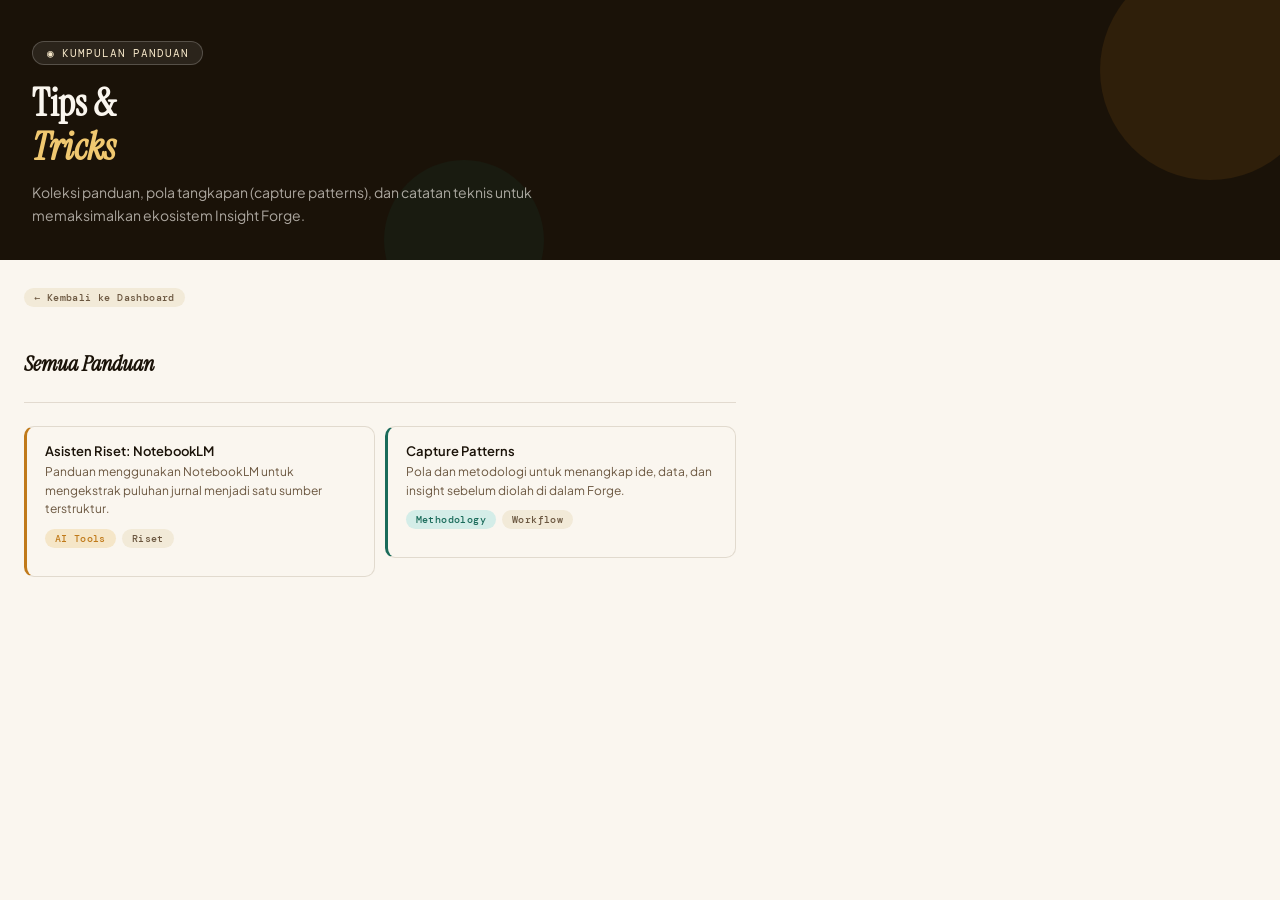
==== tips-and-tricks/index.html @ 9b1c9084 "Feat: Menambahkan index katalog untuk folder tips and tricks" ====
<!DOCTYPE html>
<html lang="id">
<head>
  <meta charset="UTF-8">
  <meta name="viewport" content="width=device-width, initial-scale=1.0">
  <title>Tips & Tricks - Insight Forge</title>
  
  <link href="https://fonts.googleapis.com/css2?family=Instrument+Serif:ital@0;1&family=DM+Mono:wght@400;500&family=Plus+Jakarta+Sans:wght@400;500;600&display=swap" rel="stylesheet">
  <link rel="stylesheet" href="../assets/style.css">
</head>
<body>

  <div class="hero">
    <div class="hero-badge">◉ Kumpulan Panduan</div>
    <h1>Tips & <br><em>Tricks</em></h1>
    <p class="hero-desc">Koleksi panduan, pola tangkapan (capture patterns), dan catatan teknis untuk memaksimalkan ekosistem Insight Forge.</p>
  </div>

  <div class="content-area">
    <a href="../index.html" class="tag gray" style="text-decoration: none; display: inline-block; margin-bottom: 1.5rem;">← Kembali ke Dashboard</a>
    
    <h2 class="section-title">Semua Panduan</h2>
    <div class="divider"></div>

    <div class="feature-grid">
      
      <a href="forge-notes.html" style="text-decoration: none;">
        <div class="feature-card amber">
          <h3>Asisten Riset: NotebookLM</h3>
          <p>Panduan menggunakan NotebookLM untuk mengekstrak puluhan jurnal menjadi satu sumber terstruktur.</p>
          <div class="tag-row" style="margin-top: 10px;">
            <span class="tag amber">AI Tools</span>
            <span class="tag gray">Riset</span>
          </div>
        </div>
      </a>

      <a href="capture-patterns.html" style="text-decoration: none;">
        <div class="feature-card teal">
          <h3>Capture Patterns</h3>
          <p>Pola dan metodologi untuk menangkap ide, data, dan insight sebelum diolah di dalam Forge.</p>
          <div class="tag-row" style="margin-top: 10px;">
            <span class="tag teal">Methodology</span>
            <span class="tag gray">Workflow</span>
          </div>
        </div>
      </a>

    </div>
  </div>

  <script src="../assets/forge.js"></script>
</body>
</html>
---- assets/style.css ----
@import url('https://fonts.googleapis.com/css2?family=Instrument+Serif:ital@0;1&family=DM+Mono:wght@400;500&family=Plus+Jakarta+Sans:wght@400;500;600&display=swap');

* { box-sizing: border-box; margin: 0; padding: 0; }

:root {
  --ink: #1a1208;
  --ink2: #3d2e1a;
  --ink3: #6b5740;
  --cream: #faf6ef;
  --cream2: #f2ead8;
  --cream3: #e8ddc8;
  --amber: #c07a1a;
  --amber-light: #f5e6c8;
  --teal: #1a6b5a;
  --teal-light: #d4ede8;
  --coral: #b84a2a;
  --coral-light: #f5ddd8;
  --purple: #5a3ab8;
  --purple-light: #e8e0f5;
  --green: #2d6b1a;
  --green-light: #ddf0d4;
  --border: rgba(90,60,20,0.15);
  --border2: rgba(90,60,20,0.28);
}

body {
  background: var(--cream);
  font-family: 'Plus Jakarta Sans', sans-serif;
  color: var(--ink);
  padding: 0;
  min-height: 100vh;
}

.hero {
  background: var(--ink);
  color: var(--cream);
  padding: 2.5rem 2rem 2rem;
  position: relative;
  overflow: hidden;
}

.hero::before {
  content: '';
  position: absolute;
  top: -40px; right: -40px;
  width: 220px; height: 220px;
  border-radius: 50%;
  background: var(--amber);
  opacity: 0.12;
}

.hero::after {
  content: '';
  position: absolute;
  bottom: -60px; left: 30%;
  width: 160px; height: 160px;
  border-radius: 50%;
  background: var(--teal);
  opacity: 0.10;
}

.hero-badge {
  display: inline-flex;
  align-items: center;
  gap: 6px;
  background: rgba(255,255,255,0.08);
  border: 0.5px solid rgba(255,255,255,0.2);
  border-radius: 100px;
  padding: 4px 14px;
  font-size: 11px;
  font-family: 'DM Mono', monospace;
  letter-spacing: 0.08em;
  color: var(--amber-light);
  margin-bottom: 1rem;
  text-transform: uppercase;
}

.hero h1 {
  font-family: 'Instrument Serif', serif;
  font-size: 2.4rem;
  line-height: 1.15;
  color: var(--cream);
  margin-bottom: 0.75rem;
  position: relative;
  z-index: 1;
}

.hero h1 em {
  font-style: italic;
  color: #f0c870;
}

.hero-desc {
  font-size: 14px;
  color: rgba(250,246,239,0.65);
  line-height: 1.65;
  max-width: 520px;
  position: relative;
  z-index: 1;
}

.nav-tabs {
  display: flex;
  gap: 0;
  background: var(--cream2);
  border-bottom: 1px solid var(--border);
  padding: 0 1.5rem;
  overflow-x: auto;
  scrollbar-width: none;
}

.nav-tabs::-webkit-scrollbar { display: none; }

.tab-btn {
  font-family: 'Plus Jakarta Sans', sans-serif;
  font-size: 12.5px;
  font-weight: 500;
  color: var(--ink3);
  background: none;
  border: none;
  border-bottom: 2.5px solid transparent;
  padding: 0.85rem 1.1rem;
  cursor: pointer;
  white-space: nowrap;
  transition: all 0.18s;
  letter-spacing: 0.01em;
}

.tab-btn:hover { color: var(--ink); }

.tab-btn.active {
  color: var(--ink);
  border-bottom-color: var(--amber);
  font-weight: 600;
}

.tab-dot {
  display: inline-block;
  width: 6px; height: 6px;
  border-radius: 50%;
  margin-right: 6px;
  vertical-align: middle;
  position: relative;
  top: -1px;
}

.content-area {
  padding: 1.5rem 1.5rem 3rem;
  max-width: 760px;
}

.tab-panel { display: none; }
.tab-panel.active { display: block; }

.section-label {
  font-family: 'DM Mono', monospace;
  font-size: 10px;
  text-transform: uppercase;
  letter-spacing: 0.12em;
  color: var(--ink3);
  margin-bottom: 1rem;
  display: flex;
  align-items: center;
  gap: 8px;
}

.section-label::after {
  content: '';
  flex: 1;
  height: 0.5px;
  background: var(--border);
}

.intro-text {
  font-family: 'Instrument Serif', serif;
  font-size: 1.2rem;
  line-height: 1.6;
  color: var(--ink2);
  margin-bottom: 1.5rem;
  font-style: italic;
}

.feature-grid {
  display: grid;
  grid-template-columns: 1fr 1fr;
  gap: 10px;
  margin-bottom: 1.5rem;
}

.feature-card {
  background: var(--cream);
  border: 0.5px solid var(--border);
  border-radius: 10px;
  padding: 1rem 1.1rem;
  border-left: 3px solid;
}

.feature-card.amber { border-left-color: var(--amber); }
.feature-card.teal { border-left-color: var(--teal); }
.feature-card.coral { border-left-color: var(--coral); }
.feature-card.purple { border-left-color: var(--purple); }
.feature-card.green { border-left-color: var(--green); }

.feature-card h3 {
  font-size: 13px;
  font-weight: 600;
  color: var(--ink);
  margin-bottom: 4px;
}

.feature-card p {
  font-size: 12px;
  color: var(--ink3);
  line-height: 1.55;
}

.step-list { list-style: none; margin-bottom: 1.5rem; }

.step-item {
  display: flex;
  gap: 12px;
  padding: 0.9rem 0;
  border-bottom: 0.5px solid var(--border);
}

.step-item:last-child { border-bottom: none; }

.step-num {
  font-family: 'DM Mono', monospace;
  font-size: 11px;
  font-weight: 500;
  color: var(--cream);
  background: var(--ink);
  width: 22px; height: 22px;
  border-radius: 50%;
  display: flex;
  align-items: center;
  justify-content: center;
  flex-shrink: 0;
  margin-top: 1px;
}

.step-content h4 {
  font-size: 13.5px;
  font-weight: 600;
  color: var(--ink);
  margin-bottom: 3px;
}

.step-content p {
  font-size: 12px;
  color: var(--ink3);
  line-height: 1.55;
}

.prompt-block {
  background: var(--ink);
  border-radius: 10px;
  padding: 1.1rem 1.25rem;
  margin: 0.75rem 0 1.25rem;
  position: relative;
  overflow: hidden;
}

.prompt-block::before {
  content: 'PROMPT SIAP PAKAI';
  font-family: 'DM Mono', monospace;
  font-size: 9px;
  letter-spacing: 0.12em;
  color: rgba(240,200,112,0.7);
  display: block;
  margin-bottom: 8px;
}

.prompt-block p {
  font-family: 'DM Mono', monospace;
  font-size: 11.5px;
  color: #e8dfc8;
  line-height: 1.7;
  white-space: pre-wrap;
}

.prompt-block .highlight { color: #f0c870; }
.prompt-block .placeholder { color: #88c8a0; font-style: italic; }

.copy-btn {
  position: absolute;
  top: 10px; right: 10px;
  font-family: 'DM Mono', monospace;
  font-size: 10px;
  color: rgba(240,200,112,0.7);
  background: rgba(255,255,255,0.07);
  border: 0.5px solid rgba(255,255,255,0.15);
  border-radius: 5px;
  padding: 3px 8px;
  cursor: pointer;
  transition: all 0.15s;
}

.copy-btn:hover {
  background: rgba(255,255,255,0.14);
  color: #f0c870;
}

.tip-box {
  background: var(--amber-light);
  border: 0.5px solid rgba(192,122,26,0.25);
  border-radius: 10px;
  padding: 0.9rem 1.1rem;
  margin: 0.75rem 0;
}

.tip-box .tip-label {
  font-family: 'DM Mono', monospace;
  font-size: 10px;
  font-weight: 500;
  text-transform: uppercase;
  letter-spacing: 0.1em;
  color: var(--amber);
  margin-bottom: 5px;
}

.tip-box p {
  font-size: 12px;
  color: var(--ink2);
  line-height: 1.6;
}

.warn-box {
  background: var(--coral-light);
  border: 0.5px solid rgba(184,74,42,0.2);
  border-radius: 10px;
  padding: 0.9rem 1.1rem;
  margin: 0.75rem 0;
}

.warn-box .warn-label {
  font-family: 'DM Mono', monospace;
  font-size: 10px;
  font-weight: 500;
  text-transform: uppercase;
  letter-spacing: 0.1em;
  color: var(--coral);
  margin-bottom: 5px;
}

.warn-box p {
  font-size: 12px;
  color: var(--ink2);
  line-height: 1.6;
}

.info-box {
  background: var(--teal-light);
  border: 0.5px solid rgba(26,107,90,0.2);
  border-radius: 10px;
  padding: 0.9rem 1.1rem;
  margin: 0.75rem 0;
}

.info-box .info-label {
  font-family: 'DM Mono', monospace;
  font-size: 10px;
  font-weight: 500;
  text-transform: uppercase;
  letter-spacing: 0.1em;
  color: var(--teal);
  margin-bottom: 5px;
}

.info-box p {
  font-size: 12px;
  color: var(--ink2);
  line-height: 1.6;
}

.use-case-stack { display: flex; flex-direction: column; gap: 10px; margin-bottom: 1.5rem; }

.use-case-card {
  background: var(--cream);
  border: 0.5px solid var(--border);
  border-radius: 10px;
  overflow: hidden;
}

.use-case-header {
  display: flex;
  align-items: center;
  gap: 10px;
  padding: 0.85rem 1.1rem;
  cursor: pointer;
  user-select: none;
  transition: background 0.15s;
}

.use-case-header:hover { background: var(--cream2); }

.use-case-icon {
  width: 32px; height: 32px;
  border-radius: 8px;
  display: flex;
  align-items: center;
  justify-content: center;
  font-size: 15px;
  flex-shrink: 0;
}

.use-case-title {
  font-size: 13px;
  font-weight: 600;
  color: var(--ink);
  flex: 1;
}

.use-case-arrow {
  font-size: 14px;
  color: var(--ink3);
  transition: transform 0.2s;
}

.use-case-body {
  display: none;
  padding: 0 1.1rem 1rem;
  border-top: 0.5px solid var(--border);
}

.use-case-body.open { display: block; }
.use-case-header.open .use-case-arrow { transform: rotate(90deg); }

.use-case-body p {
  font-size: 12px;
  color: var(--ink3);
  line-height: 1.6;
  margin: 0.8rem 0 0;
}

.workflow-row {
  display: flex;
  align-items: flex-start;
  gap: 0;
  margin: 1.2rem 0;
  overflow-x: auto;
  padding-bottom: 4px;
}

.workflow-step {
  display: flex;
  flex-direction: column;
  align-items: center;
  min-width: 100px;
  flex: 1;
}

.workflow-circle {
  width: 44px; height: 44px;
  border-radius: 50%;
  display: flex;
  align-items: center;
  justify-content: center;
  font-size: 18px;
  margin-bottom: 8px;
  font-family: 'DM Mono', monospace;
  font-size: 11px;
  font-weight: 500;
}

.workflow-label {
  font-size: 11px;
  font-weight: 500;
  color: var(--ink2);
  text-align: center;
  line-height: 1.4;
}

.workflow-arrow {
  font-size: 18px;
  color: var(--border2);
  padding: 0 4px;
  padding-top: 12px;
  flex-shrink: 0;
}

.tag-row { display: flex; flex-wrap: wrap; gap: 6px; margin: 0.75rem 0; }

.tag {
  font-family: 'DM Mono', monospace;
  font-size: 10px;
  padding: 3px 10px;
  border-radius: 100px;
  font-weight: 500;
  letter-spacing: 0.04em;
}

.tag.amber { background: var(--amber-light); color: var(--amber); }
.tag.teal { background: var(--teal-light); color: var(--teal); }
.tag.coral { background: var(--coral-light); color: var(--coral); }
.tag.purple { background: var(--purple-light); color: var(--purple); }
.tag.green { background: var(--green-light); color: var(--green); }
.tag.gray { background: var(--cream2); color: var(--ink3); }

.divider {
  height: 0.5px;
  background: var(--border);
  margin: 1.5rem 0;
}

.audio-visual {
  background: var(--ink);
  border-radius: 12px;
  padding: 1.5rem;
  margin: 1rem 0;
  display: flex;
  gap: 1.2rem;
  align-items: center;
}

.audio-waveform {
  display: flex;
  align-items: center;
  gap: 3px;
  height: 40px;
}

.audio-bar {
  width: 4px;
  background: var(--amber-light);
  border-radius: 2px;
  opacity: 0.6;
  animation: wave 1.2s ease-in-out infinite;
}

@keyframes wave {
  0%, 100% { transform: scaleY(0.4); opacity: 0.4; }
  50% { transform: scaleY(1); opacity: 0.9; }
}

.audio-info { flex: 1; }

.audio-info h4 {
  font-family: 'Instrument Serif', serif;
  font-size: 1rem;
  color: var(--cream);
  margin-bottom: 4px;
  font-style: italic;
}

.audio-info p {
  font-size: 11px;
  color: rgba(250,246,239,0.5);
  font-family: 'DM Mono', monospace;
}

.big-number {
  font-family: 'Instrument Serif', serif;
  font-size: 2rem;
  color: var(--ink);
  font-style: italic;
}

.stat-row {
  display: grid;
  grid-template-columns: repeat(3, 1fr);
  gap: 10px;
  margin: 1.2rem 0;
}

.stat-card {
  background: var(--cream2);
  border-radius: 10px;
  padding: 1rem;
  text-align: center;
}

.stat-card .stat-num {
  font-family: 'Instrument Serif', serif;
  font-size: 1.6rem;
  color: var(--ink);
  font-style: italic;
  display: block;
  margin-bottom: 3px;
}

.stat-card .stat-label {
  font-size: 10.5px;
  color: var(--ink3);
  font-family: 'DM Mono', monospace;
}

h2.section-title {
  font-family: 'Instrument Serif', serif;
  font-size: 1.35rem;
  color: var(--ink);
  font-style: italic;
  margin: 1.2rem 0 0.8rem;
}

.prompt-set { margin-bottom: 1.5rem; }
.prompt-set h3 {
  font-size: 13px;
  font-weight: 600;
  color: var(--ink2);
  margin-bottom: 6px;
}
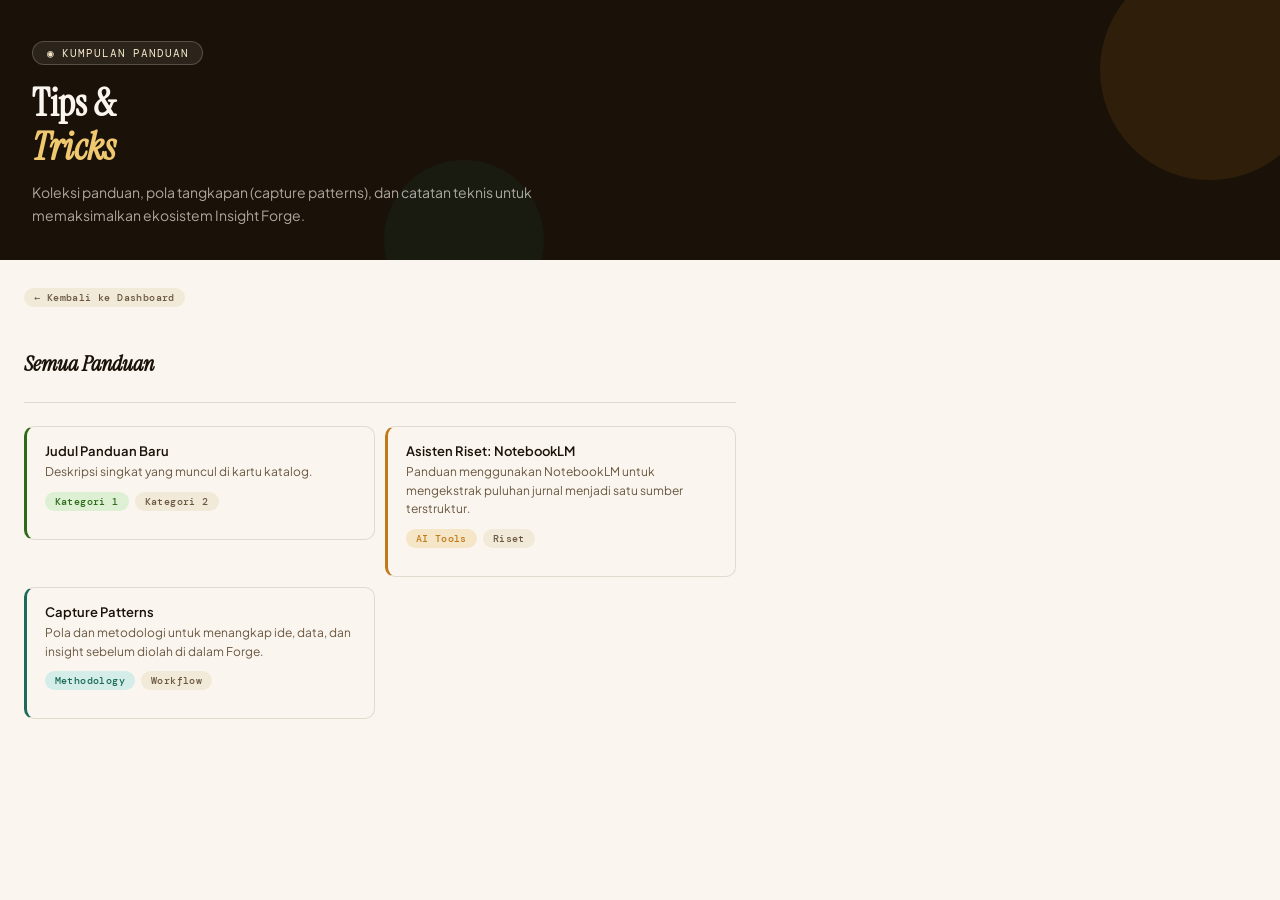
==== commit 5fa22671: "Docs: Menambahkan panduan baru tentang [Topik]" ====
--- a/tips-and-tricks/index.html
+++ b/tips-and-tricks/index.html
@@ -23,6 +23,17 @@
     <div class="divider"></div>
 
     <div class="feature-grid">
+
+<a href="panduan-obsidian.html" style="text-decoration: none;">
+        <div class="feature-card green">
+          <h3>Judul Panduan Baru</h3>
+          <p>Deskripsi singkat yang muncul di kartu katalog.</p>
+          <div class="tag-row" style="margin-top: 10px;">
+            <span class="tag green">Kategori 1</span>
+            <span class="tag gray">Kategori 2</span>
+          </div>
+        </div>
+      </a>
       
       <a href="forge-notes.html" style="text-decoration: none;">
         <div class="feature-card amber">
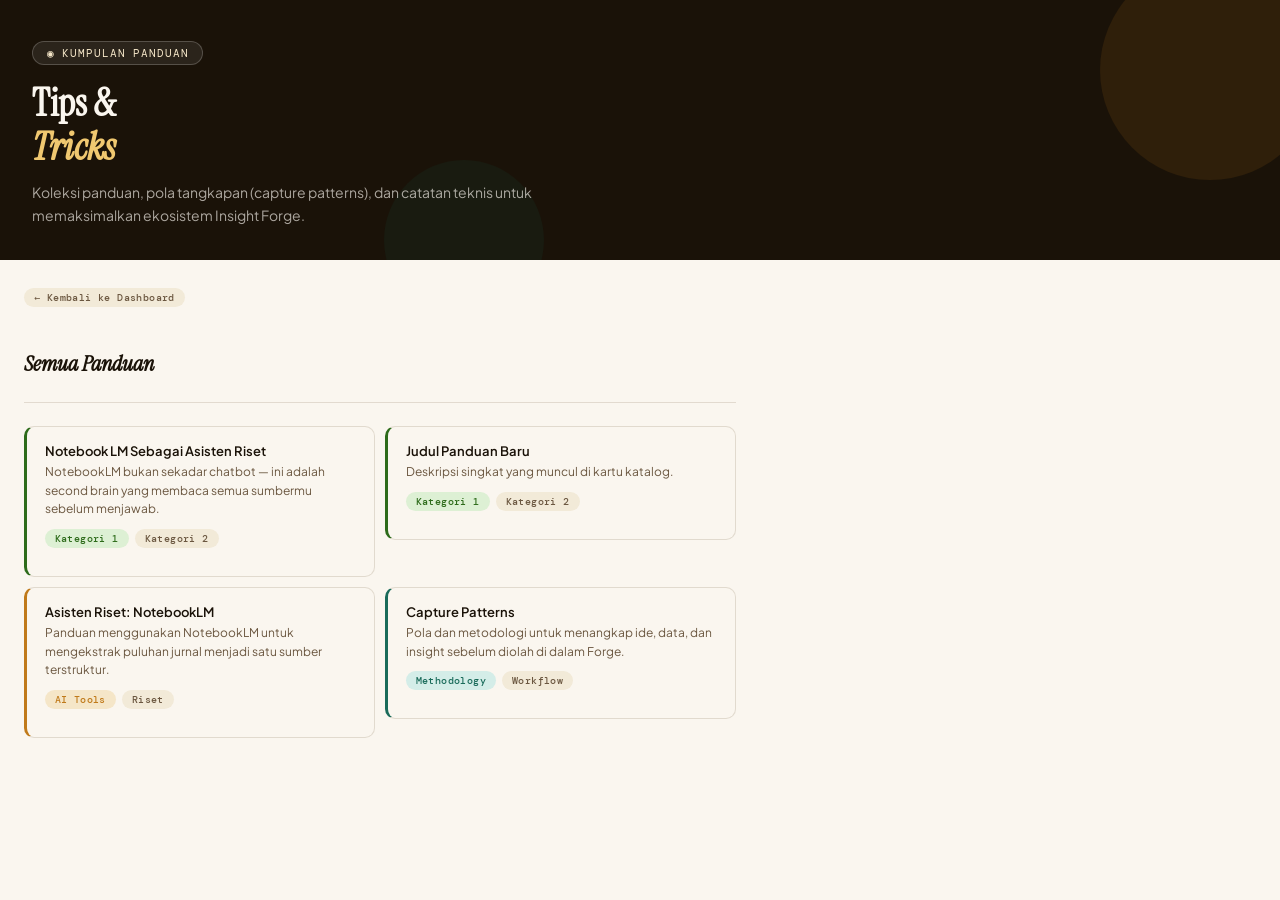
==== commit a54d4a63: "Docs: Menambahkan panduan NotebookLM" ====
--- a/tips-and-tricks/index.html
+++ b/tips-and-tricks/index.html
@@ -23,6 +23,17 @@
     <div class="divider"></div>
 
     <div class="feature-grid">
+
+<a href="NotebookLM.html" style="text-decoration: none;">
+        <div class="feature-card green">
+          <h3>Notebook LM Sebagai Asisten Riset</h3>
+          <p>NotebookLM bukan sekadar chatbot — ini adalah second brain yang membaca semua sumbermu sebelum menjawab.</p>
+          <div class="tag-row" style="margin-top: 10px;">
+            <span class="tag green">Kategori 1</span>
+            <span class="tag gray">Kategori 2</span>
+          </div>
+        </div>
+      </a>
 
 <a href="panduan-obsidian.html" style="text-decoration: none;">
         <div class="feature-card green">
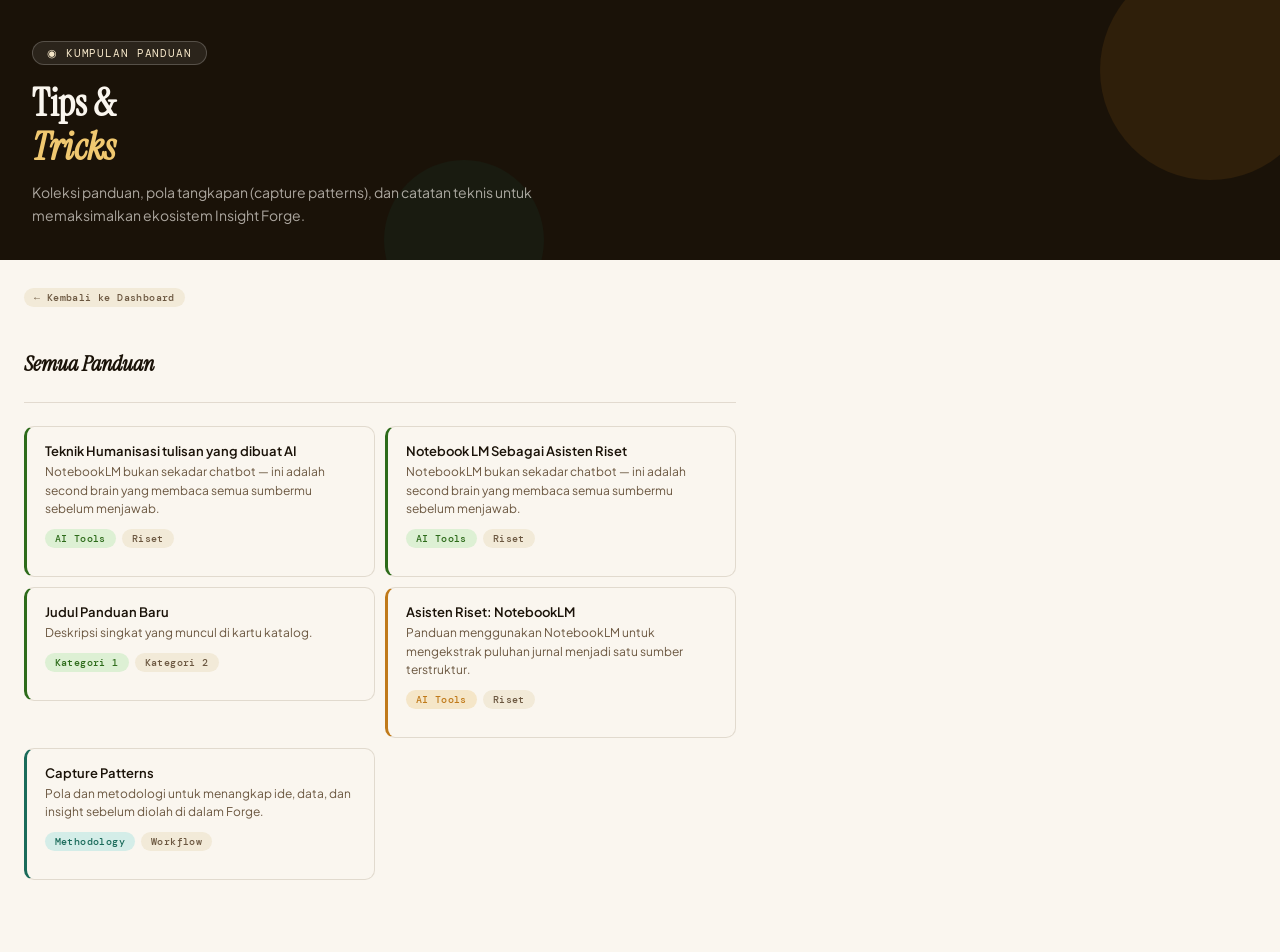
==== commit a310ee4c: "Docs: Teknik Humanisasi Tulisan AI" ====
--- a/tips-and-tricks/index.html
+++ b/tips-and-tricks/index.html
@@ -24,13 +24,24 @@
 
     <div class="feature-grid">
 
+<a href="panduan_humanisasi_tulisan_ai.html" style="text-decoration: none;">
+        <div class="feature-card green">
+          <h3>Teknik Humanisasi tulisan yang dibuat AI</h3>
+          <p>NotebookLM bukan sekadar chatbot — ini adalah second brain yang membaca semua sumbermu sebelum menjawab.</p>
+          <div class="tag-row" style="margin-top: 10px;">
+            <span class="tag green">AI Tools</span>
+            <span class="tag gray">Riset</span>
+          </div>
+        </div>
+      </a>
+
 <a href="NotebookLM.html" style="text-decoration: none;">
         <div class="feature-card green">
           <h3>Notebook LM Sebagai Asisten Riset</h3>
           <p>NotebookLM bukan sekadar chatbot — ini adalah second brain yang membaca semua sumbermu sebelum menjawab.</p>
           <div class="tag-row" style="margin-top: 10px;">
-            <span class="tag green">Kategori 1</span>
-            <span class="tag gray">Kategori 2</span>
+            <span class="tag green">AI Tools</span>
+            <span class="tag gray">Riset</span>
           </div>
         </div>
       </a>
